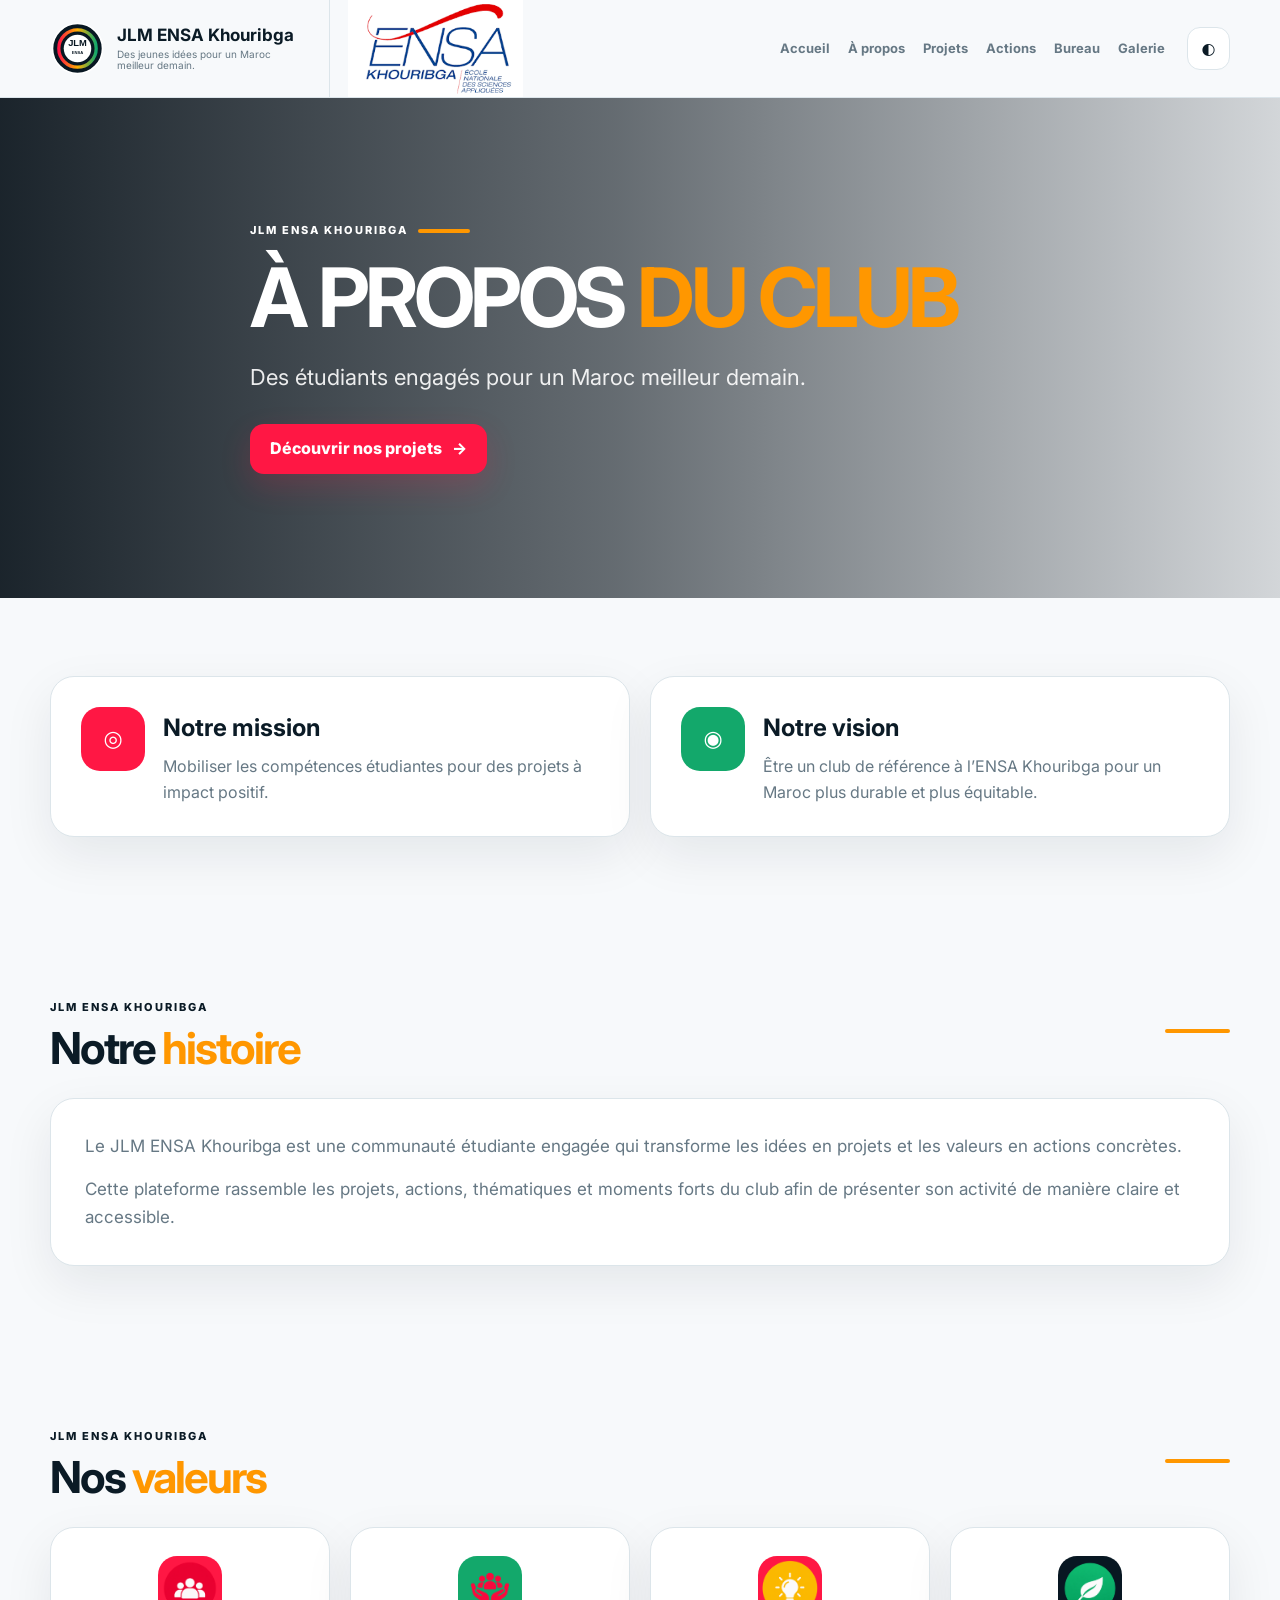
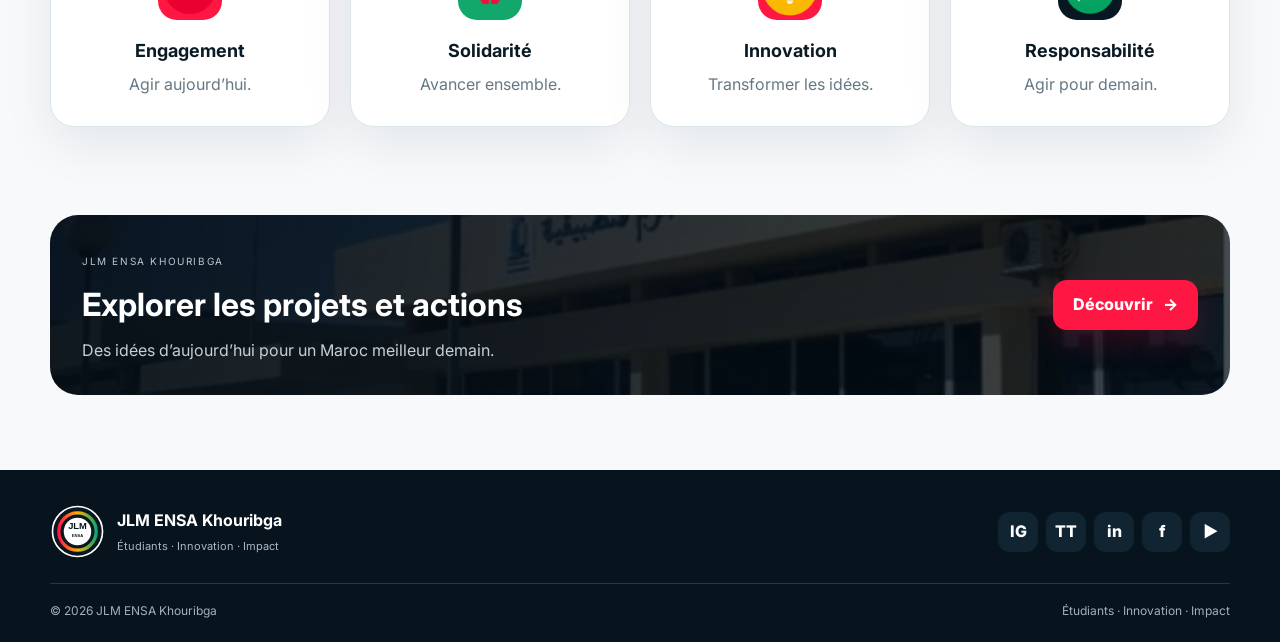
==== a-propos.html @ 19108108 "Rebuild complete JLM ENSA Khouribga website" ====
<!doctype html><html lang="fr"><head><meta charset="utf-8"><meta name="viewport" content="width=device-width,initial-scale=1"><meta name="theme-color" content="#081722"><meta name="description" content="JLM ENSA Khouribga — Étudiants, Innovation, Impact."><title>JLM ENSA Khouribga</title><link rel="icon" href="assets/logo-jlm.svg"><link rel="stylesheet" href="css/style.css"></head><body data-page="about"><div id="app"></div><script src="js/data.js"></script><script src="js/app.js"></script></body></html>
---- css/style.css ----
@import url('https://fonts.googleapis.com/css2?family=Inter:wght@400;500;600;700;800;900&display=swap');
:root{--bg:#f7f9fb;--surface:#fff;--surface2:#eef3f6;--text:#0b1b26;--muted:#667884;--line:#dce5ea;--dark:#081722;--red:#ff1744;--green:#13a86b;--yellow:#ff9700;--shadow:0 18px 50px rgba(8,23,34,.08);--r:24px;--max:1180px}
html.dark{--bg:#071018;--surface:#0c1822;--surface2:#11232e;--text:#f5f8fa;--muted:#9eb0bd;--line:#243844;--shadow:0 18px 50px rgba(0,0,0,.25)}
*{box-sizing:border-box}html{scroll-behavior:smooth}body{margin:0;background:var(--bg);color:var(--text);font-family:Inter,system-ui,sans-serif;line-height:1.6}a{color:inherit;text-decoration:none}button{font:inherit}img{display:block;max-width:100%}.container{width:min(calc(100% - 40px),var(--max));margin:auto}.section{padding:78px 0}.alt{background:var(--surface2);border-block:1px solid var(--line)}
.site-header{position:sticky;top:0;z-index:20;background:color-mix(in srgb,var(--bg) 92%,transparent);backdrop-filter:blur(16px);border-bottom:1px solid var(--line)}.header-inner{min-height:82px;display:flex;align-items:center;gap:22px}.brand{display:flex;align-items:center;gap:12px;min-width:255px}.brand img{width:55px;height:55px}.brand span{display:flex;flex-direction:column;line-height:1.1}.brand b{font-size:17px}.brand small{margin-top:5px;color:var(--muted);font-size:10px;max-width:190px}.ensa-mark{border-left:1px solid var(--line);padding-left:18px}.ensa-mark img{width:175px}.main-nav{margin-left:auto;display:flex;gap:18px;align-items:center}.main-nav a{font-size:13px;font-weight:700;color:var(--muted)}.main-nav a:hover{color:var(--text)}.header-actions{display:flex;gap:8px}.icon-btn{width:43px;height:43px;border:1px solid var(--line);border-radius:13px;background:var(--surface);color:var(--text);cursor:pointer}.menu-toggle{display:none}
.hero{position:relative;min-height:500px;display:flex;align-items:center;background-image:var(--hero);background-position:center;background-size:cover;color:#fff;overflow:hidden}.hero.compact{min-height:360px}.hero-shade{position:absolute;inset:0;background:linear-gradient(90deg,rgba(3,13,21,.9),rgba(3,13,21,.6) 48%,rgba(3,13,21,.15))}.hero-content{position:relative;z-index:2;padding:72px 0;max-width:780px}.eyebrow,.kicker{text-transform:uppercase;letter-spacing:.18em;font-size:11px;font-weight:800}.eyebrow{display:flex;align-items:center;gap:10px}.eyebrow b{width:52px;height:4px;background:var(--yellow);border-radius:99px}.hero h1{font-size:clamp(44px,7vw,82px);line-height:.98;letter-spacing:-.055em;text-transform:uppercase;margin:18px 0}.hero h1 strong{color:var(--yellow)}.hero p{font-size:clamp(17px,2vw,22px);max-width:690px;color:rgba(255,255,255,.9)}.hero-actions{display:flex;flex-wrap:wrap;gap:12px;margin-top:28px}.btn{display:inline-flex;align-items:center;justify-content:center;gap:10px;min-height:50px;padding:0 20px;border:0;border-radius:14px;background:var(--red);color:#fff;font-weight:800;cursor:pointer;box-shadow:0 12px 30px rgba(255,23,68,.18);transition:.2s}.btn:hover{transform:translateY(-2px)}.btn.ghost{background:rgba(255,255,255,.08);border:1px solid rgba(255,255,255,.45);box-shadow:none}.darkbtn{color:var(--text);background:var(--surface);border:1px solid var(--line)}
.section-heading{display:flex;align-items:center;justify-content:space-between;gap:18px;margin-bottom:28px}.section-heading h2{font-size:clamp(30px,4vw,44px);line-height:1;margin:8px 0 0;letter-spacing:-.045em}.section-heading h2 em{font-style:normal;color:var(--yellow)}.section-heading i{width:65px;height:4px;border-radius:99px;background:var(--yellow)}.intro{color:var(--muted);font-size:17px;margin:-8px 0 28px}.grid{display:grid;gap:20px}.grid.two{grid-template-columns:repeat(2,1fr)}.grid.three{grid-template-columns:repeat(3,1fr)}.grid.four{grid-template-columns:repeat(4,1fr)}
.mini-card,.theme,.format,.info,.prose,.person,.leader,.card,.detail-head>div,.detail-head article,.detail-body aside,.detail-body article,.qr{border:1px solid var(--line);background:var(--surface);border-radius:var(--r);box-shadow:var(--shadow)}.mini-card{padding:28px 20px;text-align:center}.round{width:64px;height:64px;border-radius:19px;display:grid;place-items:center;margin:0 auto 17px;color:#fff;overflow:hidden;font-weight:900;font-size:22px}.round img{width:100%;height:100%;object-fit:contain}.red{background:var(--red)}.green{background:var(--green)}.yellow{background:var(--yellow)}.blue{background:#2e7df6}.purple{background:#7b61ff}.dark{background:var(--dark)}.mini-card h3{margin:0 0 6px;font-size:18px}.mini-card p,.theme p,.format p,.info p,.prose p,.person small{margin:0;color:var(--muted)}
.theme{display:flex;align-items:center;gap:16px;padding:20px}.theme-icon{width:68px;height:68px;flex:0 0 68px;border-radius:18px;background:var(--surface2);padding:5px}.theme-icon img{width:100%;height:100%;object-fit:contain;border-radius:50%}.theme h3{font-size:16px;line-height:1.25;margin:0 0 5px}.format{padding:14px}.format>div{height:145px;border-radius:18px;background:var(--surface2);overflow:hidden}.format img{width:100%;height:100%;object-fit:cover}.format h3{margin:16px 8px 4px}.format p{margin:0 8px 12px;font-size:13px}.card{overflow:hidden;display:flex;flex-direction:column;transition:.2s}.card:hover{transform:translateY(-5px);box-shadow:0 26px 60px rgba(8,23,34,.13)}.card-media{position:relative;height:230px;background:var(--surface2)}.card-media img{width:100%;height:100%;object-fit:cover}.pill{position:absolute;left:14px;bottom:14px;border-radius:99px;padding:6px 11px;font-size:11px;font-weight:800;background:#fff;color:#111}.pill.red{background:#ffe7ed;color:#c60a31}.pill.green{background:#e2f6ed;color:#087d4e}.pill.yellow{background:#fff0d6;color:#9c6a00}.card-body{padding:20px}.card-body small{color:var(--muted);font-size:11px;text-transform:uppercase;letter-spacing:.1em}.card-body h3{margin:6px 0 7px;font-size:22px}.card-body p{color:var(--muted);min-height:52px;margin:0 0 18px}.card-body>b,.section-link a{font-weight:800}.section-link{margin-top:22px;text-align:right}.section-link a{color:var(--red)}
.stats{display:grid;grid-template-columns:repeat(4,1fr);border:1px solid var(--line);background:var(--surface);border-radius:var(--r);overflow:hidden}.stats div{text-align:center;padding:30px 12px;border-right:1px solid var(--line)}.stats div:last-child{border-right:0}.stats b{display:block;font-size:36px;letter-spacing:-.05em}.stats span{color:var(--muted);font-size:13px}.cta{margin-top:10px;margin-bottom:75px;padding:32px;border-radius:28px;background:linear-gradient(100deg,rgba(3,13,21,.95),rgba(3,13,21,.72)),url('../assets/photos/hero/ensa-campus.png') center/cover;color:#fff;display:flex;align-items:center;justify-content:space-between;gap:20px}.cta>div>span{font-size:10px;letter-spacing:.16em;color:#b9c7cf}.cta h2{font-size:32px;margin:7px 0}.cta p{margin:0;color:#c5d0d6}
.info{padding:30px;display:flex;gap:18px;align-items:flex-start}.info .round{margin:0;flex:0 0 64px}.info h2{margin:2px 0 7px}.prose{padding:34px}.prose p{font-size:17px}.prose p+p{margin-top:16px}.filters{display:flex;flex-wrap:wrap;gap:9px;margin-bottom:26px}.filters button{border:1px solid var(--line);background:var(--surface);color:var(--text);border-radius:99px;padding:10px 14px;font-weight:700;cursor:pointer}.filters button.active{background:var(--red);color:#fff;border-color:var(--red)}.filter-item[hidden]{display:none!important}
.leader{padding:24px;display:grid;grid-template-columns:290px 1fr;gap:30px;align-items:center}.leader>div:first-child img{width:100%;aspect-ratio:1;border-radius:20px;object-fit:cover}.leader h1{font-size:clamp(34px,5vw,56px);margin:12px 0 0;letter-spacing:-.05em}.leader h3{color:var(--muted);margin:3px 0 15px}.leader p{color:var(--muted);font-size:20px;font-style:italic}.person{overflow:hidden}.person>img{width:100%;aspect-ratio:4/3;object-fit:cover}.person>div{padding:17px;position:relative}.person .round{width:48px;height:48px;border:4px solid var(--surface);position:absolute;top:-28px;left:15px;margin:0}.person h3{margin:18px 0 3px}.person b,.person small{display:block}.person small{margin-top:3px}
.gallery{display:grid;grid-template-columns:repeat(3,1fr);gap:20px}.gallery-item{position:relative;min-height:310px;border:1px solid var(--line);border-radius:24px;overflow:hidden;background:var(--surface)}.gallery-item img{width:100%;height:100%;min-height:310px;object-fit:cover}.gallery-item>div{position:absolute;inset:auto 0 0;padding:55px 20px 18px;background:linear-gradient(transparent,rgba(0,0,0,.78));color:#fff}.gallery-item b,.gallery-item span{display:block}.gallery-item span{font-size:12px;color:#d5dfe4;margin-top:3px}
.back{display:inline-block;color:var(--muted);font-weight:800;margin-bottom:20px}.detail-head{display:grid;grid-template-columns:1.25fr .75fr;gap:22px}.detail-head>div{min-height:410px;overflow:hidden}.detail-head>div img{width:100%;height:100%;object-fit:cover}.detail-head article{padding:34px;display:flex;flex-direction:column;justify-content:center}.detail-head article small{color:var(--muted);margin-top:15px}.detail-head h1{font-size:clamp(44px,6vw,72px);line-height:.98;letter-spacing:-.055em;margin:14px 0}.detail-head p{font-size:20px;color:var(--muted)}.detail-body{display:grid;grid-template-columns:1.25fr .75fr;gap:22px;margin-top:22px}.detail-body article{padding:10px 28px 32px;box-shadow:none}.detail-body article .section-heading{margin-top:28px}.detail-body article>p{color:var(--muted);font-size:17px}.detail-body ul{padding-left:20px}.detail-body li{padding:9px 0;color:var(--muted)}.result-grid{display:grid;grid-template-columns:repeat(3,1fr);gap:10px}.result-grid div{border:1px solid var(--line);border-radius:15px;padding:16px}.result-grid b,.result-grid span{display:block}.result-grid b{color:var(--red);font-size:12px}.result-grid span{font-weight:700;margin-top:5px}.detail-body aside{height:max-content;padding:24px;position:sticky;top:105px}.detail-body aside span{font-size:10px;letter-spacing:.15em;color:var(--muted)}.detail-body aside h3{font-size:28px;margin:7px 0}.detail-body aside p{color:var(--muted)}
.empty{text-align:center;min-height:55vh}.empty h1{font-size:48px}.qr{margin:70px auto;padding:36px;display:grid;grid-template-columns:1fr 320px;gap:30px;align-items:center}.qr h1{font-size:clamp(36px,5vw,60px);line-height:1;margin:12px 0}.qr p{color:var(--muted);font-size:17px}.qr code{display:block;padding:12px;border-radius:12px;background:var(--surface2);word-break:break-all;margin:20px 0;color:var(--muted)}.qrbox{display:grid;place-items:center;min-height:300px;background:#fff;border-radius:22px;border:1px solid var(--line)}
footer{background:#07141d;color:#fff;padding:34px 0 22px}.footer-top{display:flex;justify-content:space-between;align-items:center;gap:20px;padding-bottom:24px;border-bottom:1px solid rgba(255,255,255,.14)}.footer-brand{display:flex;align-items:center;gap:12px}.footer-brand img{width:55px}.footer-brand small{display:block;color:#a8bbc6;font-size:11px;margin-top:4px}.socials{display:flex;gap:8px}.socials a{width:40px;height:40px;border-radius:12px;background:#102531;display:grid;place-items:center;font-weight:800}.footer-bottom{display:flex;justify-content:space-between;gap:20px;padding-top:17px;color:#9fb2bd;font-size:12px}
.home .slide{position:absolute;inset:0;background:var(--hero) center/cover;opacity:0;transform:scale(1.03);transition:opacity .8s,transform 1.2s}.home .slide.active{opacity:1;transform:scale(1)}.home .hero-shade{z-index:1}.home .hero-content{z-index:2}.dots{position:absolute;z-index:4;bottom:25px;left:50%;transform:translateX(-50%);display:flex;gap:8px}.dots button{width:9px;height:9px;border:0;border-radius:99px;background:rgba(255,255,255,.5);padding:0;cursor:pointer}.dots button.active{width:28px;background:var(--yellow)}
@media(max-width:1050px){.main-nav{display:none;position:absolute;left:0;right:0;top:82px;background:var(--bg);border-bottom:1px solid var(--line);padding:18px 20px;flex-direction:column;align-items:stretch}.main-nav.open{display:flex}.menu-toggle{display:block}.ensa-mark{display:none}.grid.four{grid-template-columns:repeat(2,1fr)}}
@media(max-width:760px){.container{width:min(calc(100% - 24px),var(--max))}.section{padding:52px 0}.brand{min-width:0}.brand img{width:48px}.brand b{font-size:14px}.brand small{font-size:9px}.hero,.hero.compact{min-height:430px}.hero-content{padding:58px 0}.hero h1{font-size:48px}.hero-actions{flex-direction:column;align-items:stretch}.grid.two,.grid.three,.grid.four,.gallery,.detail-head,.detail-body,.qr{grid-template-columns:1fr}.stats{grid-template-columns:1fr 1fr}.stats div{border-bottom:1px solid var(--line)}.stats div:nth-child(2){border-right:0}.stats div:nth-child(3),.stats div:nth-child(4){border-bottom:0}.leader{grid-template-columns:1fr}.result-grid{grid-template-columns:1fr}.cta{flex-direction:column;align-items:flex-start}.footer-top,.footer-bottom{flex-direction:column;align-items:flex-start}.detail-body aside{position:static}.gallery-item{min-height:250px}.gallery-item img{min-height:250px}}
@media(prefers-reduced-motion:reduce){*{scroll-behavior:auto!important;transition:none!important}.home .slide{transition:none}}
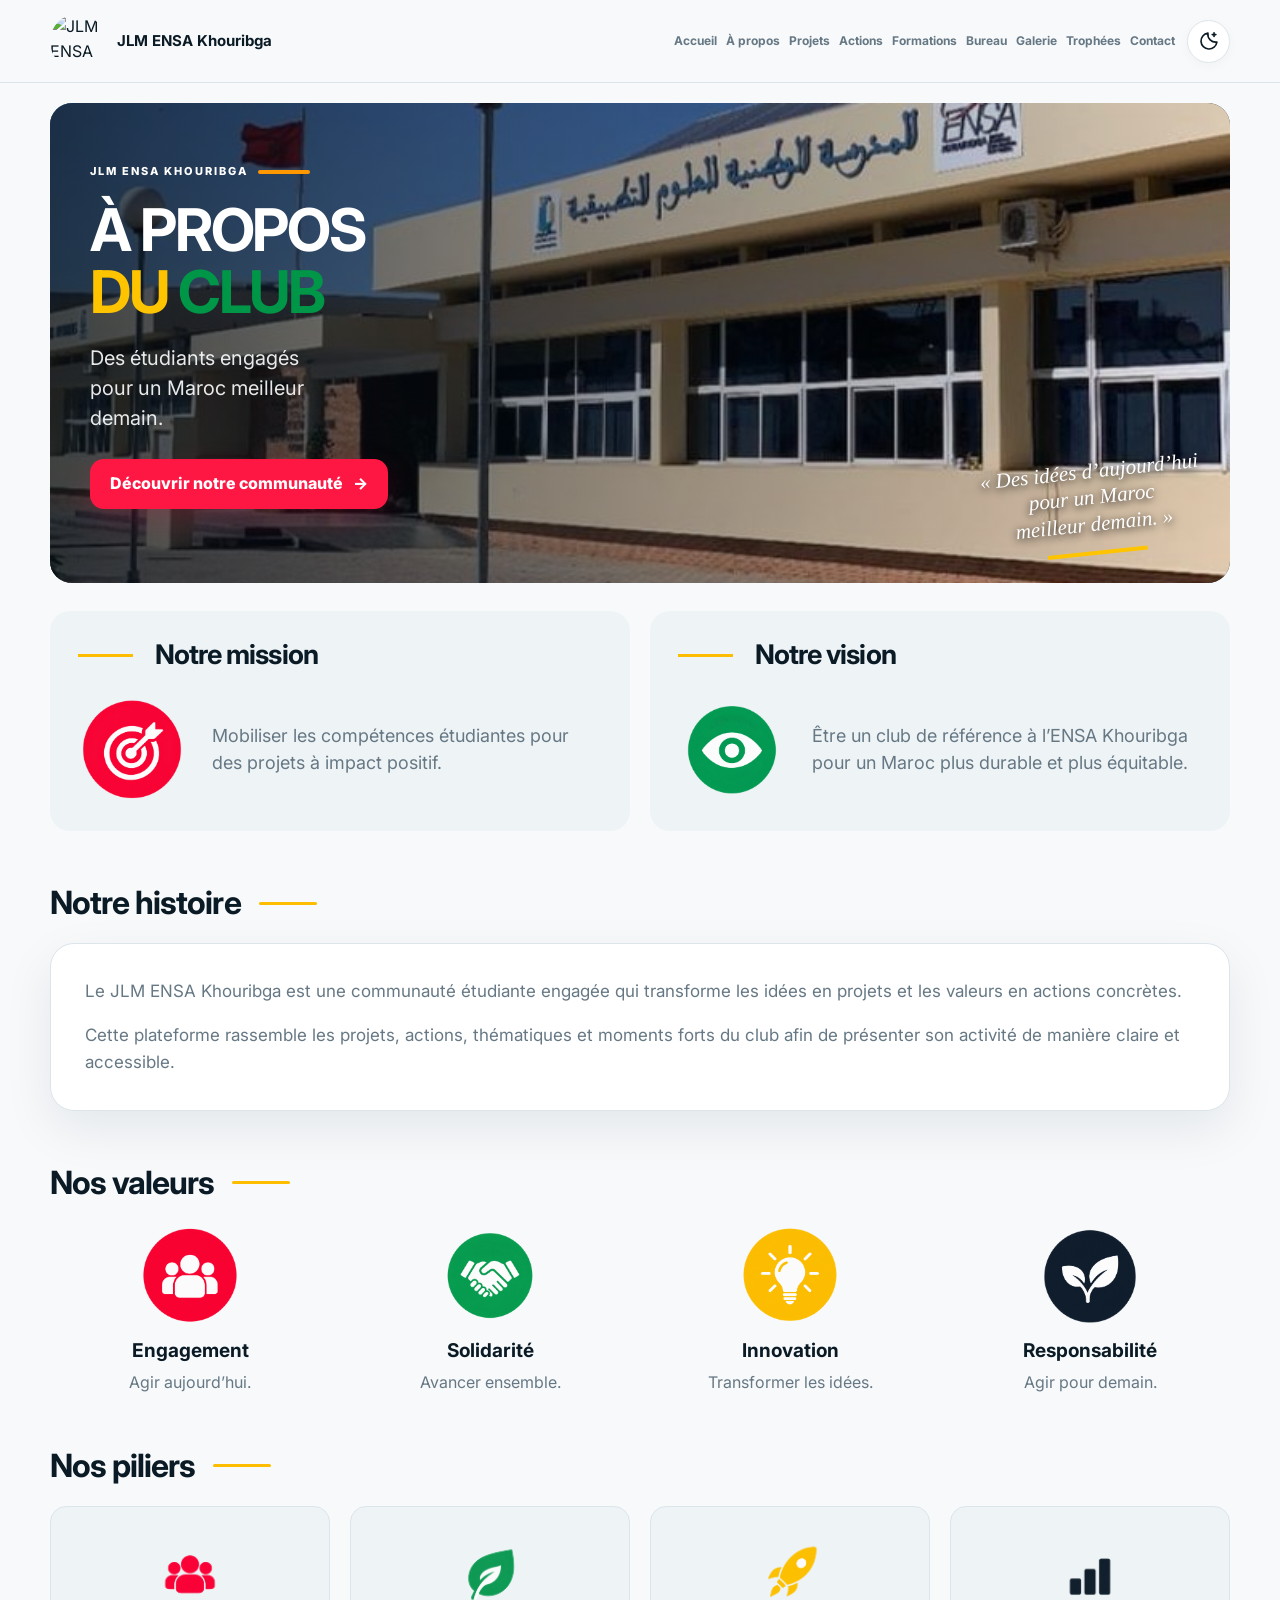
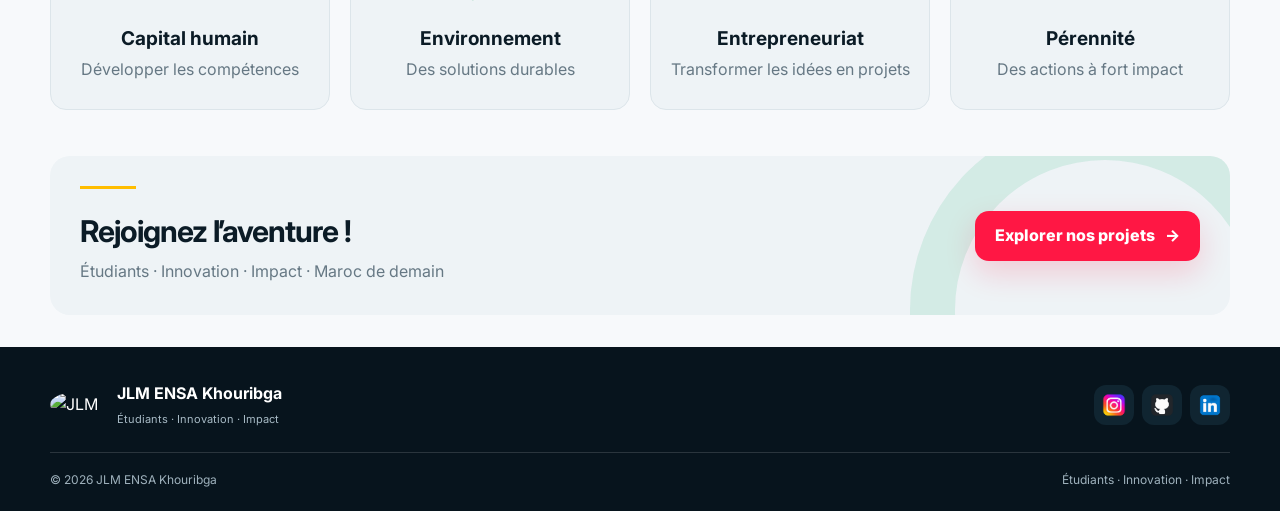
==== commit 49b8cf97: "Version 2 - code et design du site JLM" ====
--- a/a-propos.html
+++ b/a-propos.html
@@ -1 +1 @@
-<!doctype html><html lang="fr"><head><meta charset="utf-8"><meta name="viewport" content="width=device-width,initial-scale=1"><meta name="theme-color" content="#081722"><meta name="description" content="JLM ENSA Khouribga — Étudiants, Innovation, Impact."><title>JLM ENSA Khouribga</title><link rel="icon" href="assets/logo-jlm.svg"><link rel="stylesheet" href="css/style.css"></head><body data-page="about"><div id="app"></div><script src="js/data.js"></script><script src="js/app.js"></script></body></html>
+<!doctype html><html lang="fr"><head><meta charset="utf-8"><meta name="viewport" content="width=device-width,initial-scale=1"><meta name="theme-color" content="#081722"><meta name="description" content="JLM ENSA Khouribga — Étudiants, Innovation, Impact."><title>JLM ENSA Khouribga</title><link rel="icon" href="assets/icon-pack-archive/ensa/jlm_logo.jpeg"><link rel="stylesheet" href="css/style.css"></head><body data-page="about"><div id="app"></div><script src="js/data.js"></script><script src="js/app.js"></script></body></html>
--- a/css/style.css
+++ b/css/style.css
@@ -18,3 +18,404 @@
 @media(max-width:1050px){.main-nav{display:none;position:absolute;left:0;right:0;top:82px;background:var(--bg);border-bottom:1px solid var(--line);padding:18px 20px;flex-direction:column;align-items:stretch}.main-nav.open{display:flex}.menu-toggle{display:block}.ensa-mark{display:none}.grid.four{grid-template-columns:repeat(2,1fr)}}
 @media(max-width:760px){.container{width:min(calc(100% - 24px),var(--max))}.section{padding:52px 0}.brand{min-width:0}.brand img{width:48px}.brand b{font-size:14px}.brand small{font-size:9px}.hero,.hero.compact{min-height:430px}.hero-content{padding:58px 0}.hero h1{font-size:48px}.hero-actions{flex-direction:column;align-items:stretch}.grid.two,.grid.three,.grid.four,.gallery,.detail-head,.detail-body,.qr{grid-template-columns:1fr}.stats{grid-template-columns:1fr 1fr}.stats div{border-bottom:1px solid var(--line)}.stats div:nth-child(2){border-right:0}.stats div:nth-child(3),.stats div:nth-child(4){border-bottom:0}.leader{grid-template-columns:1fr}.result-grid{grid-template-columns:1fr}.cta{flex-direction:column;align-items:flex-start}.footer-top,.footer-bottom{flex-direction:column;align-items:flex-start}.detail-body aside{position:static}.gallery-item{min-height:250px}.gallery-item img{min-height:250px}}
 @media(prefers-reduced-motion:reduce){*{scroll-behavior:auto!important;transition:none!important}.home .slide{transition:none}}
+
+/* Archive artwork already includes its own colored background. */
+.brand img,.footer-brand>img{object-fit:contain;border-radius:50%;flex-shrink:0}
+.ensa-mark{flex-shrink:0}
+.ensa-mark img{object-fit:contain;background:#fff;border-radius:6px}
+.mini-card .round{width:88px;height:88px;border-radius:50%;background:transparent}
+.theme-icon{background:transparent;padding:0}
+.format>div{background:transparent;display:grid;place-items:center}
+.format img{width:110px;height:110px;object-fit:contain}
+.action-shortcuts .info{align-items:center;padding:24px;gap:20px}
+.action-shortcuts img{width:76px;height:76px;object-fit:contain;flex-shrink:0}
+.action-shortcuts h3{margin:0 0 5px;font-size:20px;line-height:1.3}
+.action-shortcuts .info>span{margin-left:auto;font-size:28px}
+.stats .stat{display:flex;align-items:center;justify-content:center;gap:16px;background:transparent;text-align:left}
+.stats .stat>img{width:62px;height:62px;object-fit:contain;flex-shrink:0}
+.stats .stat-copy{padding:0;border:0;text-align:left}
+.stats .stat.red b{color:#ff003b}.stats .stat.green b{color:#008c48}.stats .stat.yellow b{color:#ffb600}
+.stats .stat span{display:block;line-height:1.4}
+.socials img{width:30px;height:30px;object-fit:contain}
+.social-pending{width:40px;height:40px;display:grid;place-items:center;opacity:.5;cursor:default}
+.cta{background-image:linear-gradient(100deg,rgba(3,13,21,.95),rgba(3,13,21,.72)),url('../assets/icon-pack-archive/ensa/ensa.jpeg')}
+@media(max-width:1050px){.ensa-mark{display:block;margin-left:auto}.header-actions{margin-left:auto}}
+@media(max-width:760px){.header-inner{gap:10px;flex-wrap:wrap;padding-block:10px}.ensa-mark{padding-left:10px}.ensa-mark img{width:110px}.header-actions{gap:5px}.icon-btn{width:36px;height:36px}.brand{gap:8px}.brand b{font-size:12px}.brand small{max-width:150px}.stats .stat{padding:20px 10px;gap:10px}.stats .stat>img{width:42px;height:42px}.stats b{font-size:28px}.stats span{font-size:11px}.action-shortcuts .info{padding:20px;gap:14px}.action-shortcuts img{width:60px;height:60px}.main-nav{top:100%}}
+@media(max-width:440px){.header-inner .brand{flex:1}.header-inner .ensa-mark{order:3;width:100%;padding:6px 0 0;border:0;margin:0;display:flex;justify-content:center}.ensa-mark img{width:130px}.action-shortcuts h3{font-size:17px}}
+
+/* Bureau: each role badge overlaps the edge of its member's portrait. */
+body[data-page="team"] .hero{min-height:460px;background-position:center 58%}
+body[data-page="team"] .hero-content{max-width:var(--max)}
+body[data-page="team"] .hero h1{max-width:700px;font-size:clamp(40px,6vw,68px)}
+body[data-page="team"] .hero p{max-width:510px}
+body[data-page="team"] .hero-shade{background:linear-gradient(90deg,rgba(3,13,21,.88),rgba(3,13,21,.5) 48%,rgba(3,13,21,.08))}
+.team-lead-section{position:relative;margin-top:-22px;padding-top:0;scroll-margin-top:110px}
+.team-leader{grid-template-columns:minmax(220px,320px) 1fr;padding:30px;gap:46px;background:linear-gradient(120deg,var(--surface),color-mix(in srgb,var(--red) 5%,var(--surface)))}
+.member-portrait{position:relative}
+.member-portrait>img{width:100%;aspect-ratio:4/3;object-fit:cover;border-radius:16px;background:var(--surface2)}
+.member-role-icon{position:absolute;bottom:-20px;left:10px;width:74px;height:74px;padding:8px;display:grid;place-items:center;border:3px solid var(--surface);border-radius:50%;background:var(--surface);box-shadow:0 4px 15px #08172220}
+.member-role-icon img{width:100%;height:100%;object-fit:contain}
+.team-leader>.member-portrait>img{aspect-ratio:1;object-fit:cover}
+.team-leader .member-role-icon{top:-14px;left:-14px;bottom:auto;width:88px;height:88px}
+.team-leader .member-role-icon img{width:100%;height:100%;border-radius:0;object-fit:contain}
+.member-label{display:inline-block;padding:5px 12px;border-radius:7px;color:var(--red);background:color-mix(in srgb,var(--red) 10%,var(--surface));font-size:14px;font-weight:700}
+.team-leader h2{font-size:clamp(28px,4vw,44px);line-height:1.15;margin:20px 0 12px;letter-spacing:-.035em}
+.team-leader .leader-motto{max-width:360px;color:var(--muted);font-size:21px;font-style:italic}
+.team-members{padding-top:0}
+.team-person{padding:14px;overflow:visible}
+.team-person>.member-portrait{padding:0}
+.team-person>.member-copy{padding:30px 4px 10px}
+.team-person h3{font-size:18px;line-height:1.45;margin:0;overflow-wrap:break-word}
+.member-copy .member-role{margin:6px 0;color:var(--muted);font-size:16px;font-style:normal}
+.member-copy .member-field{font-style:normal;font-size:15px}
+@media(min-width:761px) and (max-width:1050px){.team-grid{grid-template-columns:repeat(2,minmax(0,1fr))}}
+@media(max-width:760px){.team-leader{grid-template-columns:1fr;padding:24px;gap:20px}.team-leader>.member-portrait{width:100%;max-width:360px;margin:auto}.team-leader .member-role-icon{width:76px;height:76px;left:-10px;top:-10px}.team-grid{grid-template-columns:1fr}.team-lead-section{scroll-margin-top:170px}body[data-page="team"] .hero{min-height:420px}.team-leader h2{margin-top:14px}}
+
+/* About page: dedicated layout, keeping the club history intact. */
+body[data-page="about"] main{padding-top:0}
+body[data-page="about"] .section{padding-block:28px}
+body[data-page="about"] .section-heading{justify-content:flex-start;margin-bottom:24px}
+body[data-page="about"] .section-heading .kicker{display:none}
+body[data-page="about"] .section-heading h2{font-size:32px;letter-spacing:-.03em;margin:0}
+body[data-page="about"] .section-heading h2 em{color:var(--text)}
+body[data-page="about"] .section-heading i{width:58px;height:3px;background:#ffbd00}
+.about-hero{width:min(calc(100% - 40px),var(--max));margin:auto;min-height:480px;border-radius:0 0 22px 22px;background-position:center}
+.about-hero .hero-content{width:100%;max-width:none;padding:48px 38px}
+.about-hero h1{font-size:clamp(42px,5.6vw,66px);letter-spacing:-.035em}
+.about-hero h1 strong{color:#ffc400}.about-hero h1 strong span{color:#009647}
+.about-hero p{line-height:1.35;max-width:420px}
+.about-hero .hero-shade{background:linear-gradient(90deg,rgba(3,13,21,.88),rgba(3,13,21,.5) 45%,rgba(3,13,21,.06))}
+.about-quote{position:absolute;z-index:2;right:30px;bottom:28px;margin:0;max-width:240px;font-family:Georgia,serif;font-size:24px;font-style:italic;line-height:1.25;text-align:center;transform:rotate(-6deg);text-shadow:0 2px 8px #000}
+.about-quote::after{content:"";display:block;width:100px;height:4px;background:#ffc400;margin:14px auto 0}
+.about-purpose-card{padding:28px;border-radius:20px;background:var(--surface2)}
+.about-purpose-card h2{display:flex;align-items:center;gap:22px;font-size:27px;line-height:1.2;margin:0 0 24px;letter-spacing:-.035em}
+.about-purpose-card h2::before{content:"";width:55px;height:3px;background:#ffbd00;flex-shrink:0}
+.about-purpose-card>div{display:flex;align-items:center;gap:26px}
+.about-purpose-card img{width:108px;height:108px;object-fit:contain;flex-shrink:0}
+.about-purpose-card p{margin:0;color:var(--muted);font-size:18px;line-height:1.55}
+.about-values .mini-card{border:0;background:transparent;box-shadow:none;padding:0 8px}
+.about-values .mini-card .round{width:104px;height:104px;margin-bottom:12px}
+.about-values .mini-card h3,.about-pillars .mini-card h3{font-size:19px;line-height:1.3}
+.about-values .mini-card p,.about-pillars .mini-card p{font-size:16px;line-height:1.5}
+.about-pillars .mini-card{padding:28px 18px;background:var(--surface2);box-shadow:none;border-radius:16px}
+.about-pillars .mini-card .round{width:76px;height:76px;border-radius:0;margin-bottom:16px}
+.about-cta{position:relative;isolation:isolate;overflow:hidden;display:flex;align-items:center;justify-content:space-between;gap:24px;margin-block:18px 32px;padding:30px;border-radius:20px;background:var(--surface2)}
+.about-cta::after{content:"";position:absolute;z-index:-1;right:-70px;bottom:-190px;width:300px;height:300px;border:45px solid color-mix(in srgb,var(--green) 12%,transparent);border-radius:50%}
+.about-cta h2{font-size:30px;margin:0 0 4px;letter-spacing:-.035em}.about-cta h2::before{content:"";display:block;width:56px;height:3px;background:#ffbd00;margin-bottom:18px}
+.about-cta p{margin:0;color:var(--muted)}.about-cta .btn{flex-shrink:0}
+@media(max-width:1050px){.about-purpose-card{padding:24px}.about-purpose-card>div{gap:18px}.about-purpose-card img{width:80px;height:80px}.about-purpose-card h2{font-size:24px;gap:16px}.about-purpose-card h2::before{width:35px}}
+@media(max-width:760px){.about-hero{width:calc(100% - 24px)}.about-hero .hero-content{padding:38px 24px}.about-quote{position:relative;right:auto;bottom:auto;align-self:flex-end;margin:0 26px 30px;font-size:19px}.about-hero{flex-direction:column;align-items:stretch}.about-values .grid,.about-pillars .grid{grid-template-columns:repeat(2,minmax(0,1fr));gap:24px 14px}.about-values .mini-card .round{width:84px;height:84px}.about-pillars .mini-card{padding:22px 10px}.about-cta{flex-direction:column;align-items:flex-start;padding:24px}.about-cta .btn{width:100%}body[data-page="about"] .section-heading h2{font-size:28px}}
+@media(max-width:380px){.about-purpose-card>div{flex-direction:column;align-items:flex-start}.about-values .grid,.about-pillars .grid{grid-template-columns:1fr}}
+
+/* Projects: report-based criteria and direct project links. */
+.sr-only{position:absolute;width:1px;height:1px;padding:0;margin:-1px;overflow:hidden;clip-path:inset(50%);white-space:nowrap;border:0}
+body[data-page="projects"] .hero{width:min(calc(100% - 40px),var(--max));margin:auto;border-radius:0 0 22px 22px;min-height:310px}
+body[data-page="projects"] .hero-content{width:100%;max-width:none;padding:45px 38px}
+body[data-page="projects"] .hero h1{font-size:clamp(44px,6vw,70px)}
+body[data-page="projects"] .hero p{max-width:530px}
+.projects-section{padding:30px 0 38px}
+.project-filters{gap:12px;margin-bottom:10px}
+.project-filters button{display:flex;align-items:center;gap:10px;padding:8px 18px;font-weight:500;min-height:52px}
+.project-filters button:first-child{padding-inline:28px}
+.project-filters img{width:36px;height:36px;object-fit:contain;flex-shrink:0}
+.project-count{font-size:13px;color:var(--muted);margin:0 0 20px}
+.project-grid{gap:26px;align-items:start}
+.project-filter-item[hidden]{display:none!important}
+.project-card{display:block;border:1px solid var(--line);border-radius:18px;background:var(--surface);box-shadow:0 5px 16px #08172208;overflow:hidden;height:100%;transition:border-color .2s,box-shadow .2s}
+.project-card:hover{border-color:color-mix(in srgb,var(--green) 45%,var(--line));box-shadow:0 8px 24px #08172212}
+.project-card-heading{display:flex;align-items:center;justify-content:space-between;gap:18px;margin-top:12px}
+.project-card-heading h3{margin:0 0 6px;font-size:23px;line-height:1.2;letter-spacing:-.025em;overflow-wrap:anywhere}
+.project-card-heading p{margin:0}
+.project-card:hover .project-arrow{transform:translateX(4px)}
+.project-cover{height:190px;position:relative;background:var(--surface2);overflow:hidden}
+.project-cover>img{width:100%;height:100%;object-fit:cover}
+.project-cover.illustrated{display:grid;place-items:center;background:radial-gradient(ellipse at 25% 10%,#ffe8a6,transparent 65%),linear-gradient(125deg,#f0f6f3,#d9eae3)}
+.project-cover.illustrated>img{width:120px;height:120px;object-fit:contain}
+.project-planned{position:absolute;top:12px;right:12px;padding:5px 12px;border-radius:99px;background:var(--surface);color:var(--text);font-size:12px;font-weight:700}
+.project-card-body{padding:18px 20px 20px}
+.project-badges{display:flex;flex-wrap:wrap;gap:7px;align-items:center}
+.project-badge{display:inline-flex;align-items:center;gap:6px;border-radius:99px;padding:4px 10px 4px 4px;font-size:12px;font-weight:600;line-height:1.35}
+.project-badge img{width:25px;height:25px;object-fit:contain;flex-shrink:0}
+.project-badge.red{background:#ffe8ee;color:#bf0935}.project-badge.green{background:#e0f5e9;color:#006f3c}.project-badge.yellow{background:#fff2cc;color:#805500}
+.project-short{display:block;color:var(--muted);font-size:16px;line-height:1.45}
+.project-arrow{font-size:28px;flex-shrink:0;transition:transform .2s}
+.project-featured{display:grid;grid-template-columns:1fr 1fr auto;align-items:center;gap:26px;padding:24px 28px;border-radius:20px;margin-bottom:36px;background:color-mix(in srgb,var(--green) 7%,var(--surface))}
+.featured-label{display:inline-block;background:#00894c;color:white;padding:5px 14px;border-radius:99px;font-size:13px;font-weight:600}
+.project-featured h2{font-size:30px;line-height:1.2;margin:12px 0 6px}.project-featured p{color:var(--muted);margin:0 0 12px}
+.project-featured>img{width:100%;height:175px;object-fit:cover;border-radius:15px}
+.project-featured .btn{border-radius:99px}
+.project-description{max-width:960px;margin:32px auto 0}
+.project-description .description-panel{--panel-accent:#edb000;margin-bottom:22px;padding:28px 30px;border:1px solid var(--line);border-left:4px solid var(--panel-accent);border-radius:18px;background:var(--surface);box-shadow:0 5px 20px #08172204}
+.project-description .project-impact{--panel-accent:#13a86b;background:linear-gradient(110deg,color-mix(in srgb,var(--green) 8%,var(--surface)),var(--surface))}
+.project-description .project-technologies{--panel-accent:#2e7df6}
+.project-description h2{display:flex;align-items:center;gap:14px;font-size:24px;line-height:1.3;margin:0 0 18px;letter-spacing:-.025em}
+.description-icon{display:grid;place-items:center;flex-shrink:0;width:42px;height:42px}
+.description-icon img{width:100%;height:100%;object-fit:contain}
+.project-description p{color:var(--muted);font-size:17px;line-height:1.8;margin:0}
+.technology-list{display:flex;flex-wrap:wrap;gap:10px;list-style:none;padding:0;margin:0}
+.technology-list li{display:flex;align-items:center;gap:8px;padding:8px 13px;background:color-mix(in srgb,#2e7df6 5%,var(--surface));border:1px solid color-mix(in srgb,#2e7df6 16%,var(--line));border-radius:9px;font-size:14px}
+.technology-list li::before{content:"";width:6px;height:6px;border-radius:50%;background:#2e7df6;flex-shrink:0}
+.project-detail .detail-head h1{font-size:clamp(32px,4.5vw,60px);overflow-wrap:anywhere;line-height:1.1}
+.project-detail .project-cover{height:100%}
+.project-detail .project-cover.illustrated>img{width:180px;height:180px}
+.project-card:focus-visible,.project-filters button:focus-visible{outline:3px solid var(--green);outline-offset:5px}
+@media(max-width:1050px){.project-featured{grid-template-columns:1fr 1fr}.project-featured .btn{grid-column:1/-1;justify-self:start}}
+@media(max-width:760px){body[data-page="projects"] .hero{width:calc(100% - 24px);min-height:280px}body[data-page="projects"] .hero-content{padding:36px 24px}.project-filters{gap:8px}.project-filters button{font-size:13px;padding:6px 12px;min-height:44px}.project-filters img{width:28px;height:28px}.project-grid{grid-template-columns:1fr}.project-cover{height:180px}.project-card-body{padding:16px}.project-card-heading h3{font-size:21px}.project-featured{grid-template-columns:1fr;padding:22px}.project-featured .btn{width:100%}.project-detail .detail-head>div{min-height:230px}.project-detail .detail-head article{padding:24px}.project-description{padding:0 6px}}
+
+/* Contact */
+body[data-page="contact"] .hero{width:min(calc(100% - 40px),var(--max));margin:auto;min-height:360px;border-radius:0 0 20px 20px}
+body[data-page="contact"] .hero-content{max-width:none;width:100%;padding:44px 38px}
+body[data-page="contact"] .hero h1{text-transform:none;font-size:clamp(48px,7vw,76px)}
+body[data-page="contact"] .hero p{max-width:490px;line-height:1.5}
+.contact-panel{position:relative;border:1px solid var(--line);border-radius:22px;padding:30px;background:var(--surface);box-shadow:0 8px 28px #08172206;margin-bottom:20px}
+.contact-form-panel{margin-top:-12px;scroll-margin-top:130px}
+.contact-panel h2{display:flex;align-items:center;gap:22px;margin:0 0 12px;font-size:clamp(24px,3vw,32px);line-height:1.3;letter-spacing:-.03em}
+.contact-panel h2::after{content:"";width:46px;height:3px;background:#ffbd00;flex-shrink:0}
+.contact-intro{color:var(--muted);font-size:18px;line-height:1.6;margin:0 0 22px}
+.contact-field{display:flex;align-items:center;gap:22px;position:relative;padding:16px 20px;border:1px solid var(--line);border-radius:13px;background:var(--bg);margin-bottom:14px}
+.contact-field>img{width:28px;height:28px;object-fit:contain;flex-shrink:0}
+.contact-field input,.contact-field textarea{width:100%;min-width:0;background:transparent;border:0;color:var(--text);font:inherit;font-size:17px;outline:none}
+.contact-field input::placeholder,.contact-field textarea::placeholder{color:var(--muted);opacity:1}
+.contact-field:focus-within{outline:2px solid var(--green);outline-offset:2px}
+.contact-message{align-items:flex-start;padding-bottom:35px}
+.contact-message textarea{resize:vertical;min-height:130px}
+.message-count{position:absolute;right:18px;bottom:10px;color:var(--muted);font-size:13px}
+.contact-submit{width:100%;font-size:18px;min-height:56px;gap:26px}
+.contact-status{color:var(--muted);font-size:14px;margin:12px 0 0}.contact-status:empty{display:none}
+.contact-coordinates{display:grid;grid-template-columns:1fr 1fr;gap:30px}
+.contact-coordinate{display:flex;align-items:center;gap:22px;margin:28px 0}
+.contact-coordinate>img{width:64px;height:64px;object-fit:contain;flex-shrink:0}
+.contact-coordinate h3,.contact-follow h3{margin:0 0 5px;font-size:19px;line-height:1.3}
+.contact-coordinate address,.contact-coordinate a{font-style:normal;color:var(--muted);font-size:16px;line-height:1.5;overflow-wrap:anywhere}
+.contact-coordinate a:hover{color:var(--red)}
+.contact-follow{border-top:1px solid var(--line);padding-top:18px}
+.contact-follow .socials{margin-top:12px;gap:16px}
+.contact-follow .socials a{background:transparent}
+.contact-follow .socials img{width:40px;height:40px}
+.contact-map{position:relative;min-height:370px;border-radius:16px;overflow:hidden;background:var(--surface2)}
+.contact-map iframe{width:100%;height:100%;min-height:370px;border:0;display:block}
+.map-link{position:absolute;left:14px;right:14px;bottom:14px;display:flex;align-items:center;justify-content:center;gap:10px;padding:14px;background:var(--surface);border:1px solid var(--line);border-radius:10px;box-shadow:0 4px 15px #08172220;font-size:15px}
+.map-link img{width:23px;height:23px;object-fit:contain}
+.contact-cta{display:flex;align-items:center;justify-content:space-between;gap:24px;padding:32px;margin-block:20px 30px;border-radius:18px;color:white;background:linear-gradient(90deg,#03121bef,#03121bc7),url('../assets/icon-pack-archive/ensa/ensa.jpeg') center/cover}
+.contact-cta h2{margin:0 0 6px;font-size:28px;line-height:1.3}.contact-cta p{margin:0;color:#d2dde0}.contact-cta .btn{flex-shrink:0}
+@media(min-width:1051px) and (max-width:1250px){.header-inner{gap:12px}.main-nav{gap:10px}.ensa-mark img{width:130px}.brand{min-width:230px}}
+@media(max-width:760px){body[data-page="contact"] .hero{width:calc(100% - 24px);min-height:300px}body[data-page="contact"] .hero-content{padding:34px 24px}.contact-panel{padding:22px}.contact-coordinates{grid-template-columns:1fr;gap:20px}.contact-intro{font-size:16px}.contact-field{padding:14px;gap:14px}.contact-field input,.contact-field textarea{font-size:16px}.contact-message{padding-bottom:35px}.contact-panel h2{gap:12px}.contact-panel h2::after{width:28px}.contact-coordinate{gap:16px}.contact-coordinate>img{width:50px;height:50px}.contact-map,.contact-map iframe{min-height:300px}.contact-cta{flex-direction:column;align-items:flex-start;padding:24px}.contact-cta .btn{width:100%}}
+
+/* Actions solidaires */
+body[data-page="actions"] .hero{min-height:350px}
+body[data-page="actions"] .hero-content{max-width:var(--max)}
+body[data-page="actions"] .hero h1{font-size:clamp(42px,6vw,68px)}
+body[data-page="actions"] .hero p{max-width:560px}
+.actions-section{padding:38px 0;scroll-margin-top:110px}
+.actions-section .section-heading{justify-content:flex-start;gap:24px}
+.actions-section .section-heading .kicker{display:none}
+.actions-section .section-heading h2{font-size:32px}
+.actions-section .section-heading h2 em{color:var(--text)}
+.actions-grid{align-items:stretch;gap:24px}
+.action-card{display:block;border:1px solid var(--line);border-radius:18px;overflow:hidden;background:var(--surface);box-shadow:0 5px 20px #08172208;transition:box-shadow .2s,border-color .2s}
+.action-card:hover{border-color:var(--green);box-shadow:0 8px 24px #08172214}
+.action-card:focus-visible{outline:3px solid var(--green);outline-offset:4px}
+.action-art{position:relative;display:grid;place-items:center;height:220px;background:radial-gradient(ellipse at 20% 10%,#ffedd0,transparent 70%),linear-gradient(125deg,#f0f6f3,#d9eae3)}
+.action-art>img{width:140px;height:140px;object-fit:contain}
+.action-season{position:absolute;top:15px;right:15px;border-radius:99px;padding:5px 12px;background:var(--surface);color:var(--text);font-size:13px;font-weight:700}
+.action-card-content{position:relative;padding:24px 20px 25px;display:flex;align-items:center;gap:18px}
+.action-card-content>div{flex:1;min-width:0}
+.action-badge{width:64px;height:64px;flex-shrink:0;align-self:flex-start;margin-top:-46px;background:var(--surface);border:5px solid var(--surface);border-radius:50%;overflow:hidden}
+.action-badge img{width:100%;height:100%;object-fit:contain}
+.action-card-content h3{margin:0 0 8px;font-size:23px;line-height:1.3}
+.action-card-content p{margin:0;color:var(--muted);line-height:1.5}
+.action-residents{display:inline-block;margin-top:14px;font-size:12px;font-weight:600;color:#a50c30;background:#ffe8ee;padding:5px 10px;border-radius:99px}
+.action-category{display:flex;align-items:center;gap:10px;font-weight:700;color:var(--red)}
+.action-category img{width:38px;height:38px;object-fit:contain}
+.action-detail .detail-head>.action-art{height:100%}
+.action-detail .detail-head>.action-art>img{width:180px;height:180px;object-fit:contain}
+.action-highlights{margin-top:20px}
+.action-edition{display:flex;align-items:center;gap:24px;padding:26px 30px;border-radius:18px;background:color-mix(in srgb,var(--red) 6%,var(--surface));border:1px solid var(--line)}
+.action-edition>strong{font-size:64px;line-height:1;color:var(--red);letter-spacing:-.05em}
+.action-edition h2{margin-bottom:5px}
+@media(max-width:760px){.actions-grid{grid-template-columns:1fr}.action-art{height:190px}.action-card-content{gap:12px;padding:22px 16px}.action-card-content h3{font-size:21px}.action-badge{width:52px;height:52px}.action-edition{padding:22px;gap:18px}.action-edition>strong{font-size:50px}.actions-section{scroll-margin-top:160px}}
+
+/* Trophies: three distinctions with replaceable photo areas. */
+body[data-page="trophies"] .hero{width:min(calc(100% - 40px),var(--max));margin:auto;border-radius:0 0 20px 20px;min-height:370px}
+body[data-page="trophies"] .hero-content{width:100%;max-width:none;padding:42px 38px}
+body[data-page="trophies"] .hero h1{max-width:850px;font-size:clamp(40px,6vw,68px)}
+body[data-page="trophies"] .hero h1 strong{display:block}
+body[data-page="trophies"] .hero p{max-width:540px}
+.trophies-section{padding:36px 0 45px}
+.trophies-section .section-heading{justify-content:flex-start;gap:24px}
+.trophies-section .kicker{display:none}
+.trophies-section .section-heading h2{font-size:32px}
+.trophies-section .section-heading h2 em{color:var(--text)}
+.trophies-grid{display:grid;grid-template-columns:repeat(3,minmax(0,1fr));gap:22px}
+.trophy-card{--trophy-accent:#bd2948;--trophy-tint:#ffedf0;overflow:hidden;background:var(--surface);border:1px solid var(--line);border-radius:20px;box-shadow:0 8px 24px #08172207}
+.trophy-yellow{--trophy-accent:#865d00;--trophy-tint:#fff4d3}
+.trophy-green{--trophy-accent:#087748;--trophy-tint:#e5f4ec}
+.trophy-photo{position:relative;aspect-ratio:4/3;background:linear-gradient(135deg,var(--trophy-tint),var(--surface2))}
+.trophy-photo>img{width:100%;height:100%;object-fit:cover}
+.trophy-photo-placeholder{position:absolute;inset:16px;display:flex;align-items:center;justify-content:center;flex-direction:column;border:1px dashed color-mix(in srgb,var(--trophy-accent) 28%,transparent);border-radius:12px;padding:35px 12px 12px;color:var(--trophy-accent);gap:4px;text-align:center}
+.trophy-photo-placeholder svg{width:54px;height:54px;opacity:.65;margin-bottom:5px}
+.trophy-photo-placeholder>span{font-weight:600;font-size:16px}
+.trophy-photo-placeholder small{font-size:12px}
+.trophy-ribbon{position:absolute;top:18px;left:18px;padding:6px 15px;border-radius:99px;background:var(--trophy-tint);color:var(--trophy-accent);font-size:13px;font-weight:800;box-shadow:0 2px 9px #0817220a}
+.trophy-copy{padding:22px;border-top:3px solid var(--trophy-accent)}
+.trophy-meta{display:flex;align-items:center;gap:9px;font-size:12px;color:var(--muted);line-height:1.4}
+.trophy-meta img{width:32px;height:32px;object-fit:contain;flex-shrink:0}
+.trophy-year{margin-left:auto;font-weight:700}
+.trophy-copy h3{margin:16px 0 0;font-size:23px;line-height:1.4;letter-spacing:-.025em;overflow-wrap:anywhere}
+@media(min-width:1051px) and (max-width:1350px){.main-nav{gap:9px}.main-nav a{font-size:12px}.header-inner{gap:12px}.ensa-mark img{width:110px}.brand{min-width:225px}.brand b{font-size:15px}.ensa-mark{padding-left:10px}}
+@media(max-width:900px){.trophies-grid{grid-template-columns:1fr}.trophy-card{display:grid;grid-template-columns:1fr 1fr}.trophy-copy{border-top:0;border-left:3px solid var(--trophy-accent);align-self:stretch;display:flex;flex-direction:column;justify-content:center}}
+@media(max-width:600px){body[data-page="trophies"] .hero{width:calc(100% - 24px)}body[data-page="trophies"] .hero-content{padding:34px 24px}.trophy-card{display:block}.trophy-copy{border-left:0;border-top:3px solid var(--trophy-accent)}.trophy-copy h3{font-size:22px}}
+
+/* Formations: banner and five topics only. */
+body[data-page="training"] .hero{width:min(calc(100% - 40px),var(--max));margin:auto;border-radius:18px;min-height:360px}
+body[data-page="training"] .hero-content{width:100%;max-width:none;padding:44px 38px}
+body[data-page="training"] .hero h1{text-transform:none;font-size:clamp(44px,7vw,74px)}
+body[data-page="training"] .hero p{max-width:410px;line-height:1.5}
+.training-section{padding:34px 0 48px;scroll-margin-top:120px}
+.training-section .section-heading{justify-content:flex-start;gap:24px}
+.training-section .kicker{display:none}
+.training-section .section-heading h2{font-size:30px}
+.training-section .section-heading h2 em{color:var(--text)}
+.training-grid{display:grid;grid-template-columns:repeat(6,minmax(0,1fr));gap:22px}
+.training-card{--training-color:#df214a;grid-column:span 2;display:block;min-width:0;padding:0;text-align:left;color:var(--text);font:inherit;border:1px solid var(--line);border-radius:17px;overflow:hidden;background:var(--surface);cursor:pointer;box-shadow:0 6px 22px #08172207;transition:box-shadow .2s,border-color .2s}
+.training-card:nth-child(n+4){grid-column:span 3}
+.training-green{--training-color:#078c51}.training-purple{--training-color:#8145d9}.training-orange{--training-color:#e97c00}.training-blue{--training-color:#087bdc}
+.training-card:hover{border-color:var(--training-color);box-shadow:0 8px 24px #08172214}
+.training-card:focus-visible{outline:3px solid var(--training-color);outline-offset:4px}
+.training-art{height:155px;display:flex;align-items:center;justify-content:center;gap:18px;padding:25px;background:linear-gradient(125deg,color-mix(in srgb,var(--training-color) 12%,var(--surface)),var(--surface2));position:relative;overflow:hidden}
+.training-art::after{content:"";position:absolute;width:180px;height:180px;border:24px solid color-mix(in srgb,var(--training-color) 7%,transparent);border-radius:50%;right:-70px;top:-60px}
+.training-art>img{width:80px;height:80px;object-fit:contain;z-index:1}
+.training-art>span{font-size:19px;font-weight:800;color:var(--training-color);max-width:155px;line-height:1.3;z-index:1}
+.training-card-content{position:relative;padding:34px 20px 20px;display:flex;align-items:center;gap:12px}
+.training-card-content>div{flex:1;min-width:0}
+.training-badge{position:absolute;top:-25px;left:17px;width:52px;height:52px;background:var(--surface);border:5px solid var(--surface);border-radius:50%;overflow:hidden}
+.training-badge img{width:100%;height:100%;object-fit:contain}
+.training-card h3{font-size:19px;margin:0 0 4px;line-height:1.3}.training-card p{font-size:14px;margin:0;color:var(--muted);line-height:1.5}
+.training-arrow{width:38px;height:38px;display:grid;place-items:center;border-radius:50%;background:var(--surface2);font-size:22px;flex-shrink:0}
+.training-dialog{width:min(520px,calc(100% - 32px));padding:32px;border:1px solid var(--line);border-radius:22px;background:var(--surface);color:var(--text);box-shadow:var(--shadow)}
+.training-dialog::backdrop{background:#08172299}
+.training-close{position:absolute;right:14px;top:12px;width:38px;height:38px;border:1px solid var(--line);border-radius:50%;background:var(--surface2);color:var(--text);font-size:26px;cursor:pointer}
+.training-dialog>img{width:70px;height:70px;object-fit:contain}
+.training-dialog h2{font-size:26px;line-height:1.3;margin:20px 0 12px}.training-dialog p{color:var(--muted);line-height:1.7;margin:0}
+@media(min-width:1051px) and (max-width:1250px){.main-nav{display:none;position:absolute;left:0;right:0;top:100%;background:var(--bg);border-bottom:1px solid var(--line);padding:18px 20px;flex-direction:column;align-items:stretch}.main-nav.open{display:flex}.menu-toggle{display:block}.header-actions{margin-left:auto}}
+@media(max-width:900px){.training-grid{grid-template-columns:repeat(2,minmax(0,1fr))}.training-card,.training-card:nth-child(n+4){grid-column:auto}.training-card:last-child{grid-column:1/-1}}
+@media(max-width:600px){body[data-page="training"] .hero{width:calc(100% - 24px)}body[data-page="training"] .hero-content{padding:34px 24px}.training-grid{grid-template-columns:1fr}.training-card:last-child{grid-column:auto}.training-section{scroll-margin-top:160px}}
+
+/* Albums, without category filters or a featured album. */
+body[data-page="gallery"] .hero{min-height:330px}
+body[data-page="gallery"] .hero-content{max-width:var(--max)}
+body[data-page="gallery"] .hero h1{font-size:clamp(42px,6vw,68px)}
+body[data-page="gallery"] .hero p{max-width:560px}
+.albums-section{padding:36px 0 44px;scroll-margin-top:105px}
+.albums-section .section-heading{justify-content:flex-start;gap:24px}
+.albums-section .kicker{display:none}
+.albums-section .section-heading h2{font-size:32px}
+.albums-section .section-heading h2 em{color:var(--text)}
+.album-grid{display:grid;grid-template-columns:repeat(3,minmax(0,1fr));gap:24px}
+.album-card{padding:0;border:1px solid var(--line);border-radius:17px;overflow:hidden;background:var(--surface);color:var(--text);font:inherit;text-align:left;cursor:pointer;box-shadow:0 5px 20px #08172206}
+.album-card:hover{border-color:var(--red)}.album-card:focus-visible{outline:3px solid var(--green);outline-offset:4px}
+.album-cover{height:190px;background:linear-gradient(135deg,var(--surface2),var(--surface))}
+.album-cover>img{width:100%;height:100%;object-fit:cover}
+.album-placeholder{height:100%;display:flex;align-items:center;justify-content:center;flex-direction:column;gap:12px;color:var(--muted);font-size:14px}
+.album-placeholder img{width:66px;height:66px;object-fit:contain;opacity:.75}
+.album-copy{position:relative;padding:32px 60px 20px 20px}
+.album-badge{position:absolute;top:-24px;left:18px;width:50px;height:50px;background:var(--surface);padding:8px;border-radius:50%;border:1px solid var(--line)}
+.album-badge img{width:100%;height:100%;object-fit:contain}
+.album-copy h3{font-size:20px;margin:0 0 5px;line-height:1.3}.album-copy p{margin:0;color:var(--muted);font-size:13px}
+.album-arrow{position:absolute;right:18px;top:36px;display:grid;place-items:center;width:36px;height:36px;border-radius:50%;background:#ffe8ee;color:#ee1746;font-size:24px}
+.album-dialog{width:min(900px,calc(100% - 32px));max-height:85vh;overflow:auto;padding:30px;border:1px solid var(--line);border-radius:20px;background:var(--surface);color:var(--text)}
+.album-dialog::backdrop{background:#08172299}.album-dialog h2{margin:0 40px 24px 0}.album-empty{color:var(--muted)}
+.album-photo-grid{display:grid;grid-template-columns:repeat(2,minmax(0,1fr));gap:16px}.album-photo-grid img{width:100%;border-radius:12px}
+@media(max-width:900px){.album-grid{grid-template-columns:repeat(2,minmax(0,1fr))}}
+@media(max-width:600px){.album-grid,.album-photo-grid{grid-template-columns:1fr}}
+
+/* Shared banner and responsive layout across every page. */
+body[data-page] main>.hero{width:min(calc(100% - 40px),var(--max));height:auto;min-height:480px;margin:20px auto 0;border-radius:22px;display:flex;flex-direction:row;align-items:center;isolation:isolate;background:#102b37}
+body[data-page] .hero>.hero-photo,body[data-page] .hero>.slide{position:absolute;inset:0;width:100%;height:100%;max-width:none;object-fit:cover;object-position:center;z-index:0}
+body[data-page] .hero .hero-shade{z-index:1;background:linear-gradient(90deg,rgba(3,13,21,.76),rgba(3,13,21,.38) 52%,rgba(3,13,21,.08));pointer-events:none}
+body[data-page] .hero>.hero-content{position:relative;z-index:2;width:100%;max-width:none;padding:48px 40px 62px;margin:0}
+body[data-page] .hero h1{font-size:clamp(38px,4.6vw,64px);line-height:1.05;letter-spacing:-.04em;max-width:900px;margin:18px 0;overflow-wrap:break-word}
+body[data-page] .hero p{font-size:20px;line-height:1.5;max-width:620px;margin:20px 0}
+body[data-page] .hero .hero-actions{flex-direction:row;align-items:center;margin-top:26px}
+body[data-page] .hero .about-quote{position:absolute;right:28px;bottom:28px;max-width:220px;margin:0;font-size:21px}
+body[data-page] .hero .dots{bottom:18px}
+.grid>*{min-width:0}.header-inner{position:relative}.main-nav{min-width:0}.header-actions{flex-shrink:0}
+@media(max-width:1250px){.main-nav{display:none;position:absolute;left:0;right:0;top:100%;padding:16px;background:var(--bg);border:1px solid var(--line);border-radius:0 0 16px 16px;flex-direction:column;align-items:stretch;max-height:calc(100dvh - 90px);overflow-y:auto}.main-nav.open{display:flex}.main-nav a{padding:8px 12px;font-size:14px}.menu-toggle{display:block}.header-actions{margin-left:auto}}
+@media(min-width:761px) and (max-width:1050px){.grid.three{grid-template-columns:repeat(2,minmax(0,1fr))}.grid.four{grid-template-columns:repeat(2,minmax(0,1fr))}.theme{padding:16px;gap:12px}.stats .stat{gap:8px}.stats .stat>img{width:40px;height:40px}.stats b{font-size:28px}}
+@media(max-width:900px){body[data-page] .hero .about-quote{display:none}}
+@media(max-width:760px){body[data-page] main>.hero{width:calc(100% - 24px);min-height:440px;margin-top:12px;border-radius:18px}body[data-page] .hero>.hero-content{padding:32px 24px 58px}body[data-page] .hero h1{font-size:clamp(32px,7vw,46px);line-height:1.08}body[data-page] .hero p{font-size:17px}body[data-page] .hero .hero-actions{gap:12px;align-items:stretch}body[data-page] .hero .hero-shade{background:linear-gradient(90deg,rgba(3,13,21,.8),rgba(3,13,21,.38))}.header-inner{flex-wrap:nowrap;gap:10px;min-height:76px;padding-block:10px}.brand{flex:1;min-width:0;gap:8px}.brand b{font-size:14px;line-height:1.25}.brand img{width:46px;height:46px}.header-actions{gap:6px}.icon-btn{width:40px;height:40px}.section-heading{gap:12px}.section-heading h2{line-height:1.15}.section-heading i{flex-shrink:0;width:38px}.contact-coordinates{min-width:0}.contact-coordinate>div{min-width:0}.footer-brand>div{min-width:0}.footer-bottom{overflow-wrap:anywhere}}
+@media(max-width:420px){body[data-page] .hero .hero-actions{flex-direction:column}.brand b{font-size:12px}.brand img{width:40px;height:40px}.header-inner{gap:6px}.header-actions{gap:4px}.icon-btn{width:36px;height:36px}.stats .stat{flex-direction:column;text-align:center}.stats .stat-copy{text-align:center}.theme-icon{width:48px;height:48px;flex-basis:48px}}
+
+/* Home: club-colored slogans with a gentle two-second crossfade. */
+.home .slide{transform:none;transition:opacity 2s ease-in-out}
+.home .slide.active{transform:none}
+body[data-page="home"] .hero .home-headline{display:grid;max-width:960px;font-size:clamp(34px,4.6vw,64px);line-height:1.12;margin:22px 0 32px}
+.slide-copy{grid-area:1/1;align-self:center;opacity:0;pointer-events:none;transition:opacity 2s ease-in-out;text-shadow:0 2px 16px #0005}
+.slide-copy.active{opacity:1}
+.headline-line{display:block}
+.club-gold{color:#ffc400}.club-green{color:#19bd70}.club-red{color:#ff1744}
+.community-headline{font-size:.82em;line-height:1.4}
+.headline-separator{color:#ff1744}
+@media(max-width:600px){body[data-page="home"] .hero .home-headline{font-size:clamp(28px,7.2vw,42px)}.community-headline{font-size:.9em}.community-headline>span:not(.headline-separator){display:block}.community-headline .headline-separator{display:none}}
+@media(prefers-reduced-motion:reduce){.home .slide,.slide-copy{transition:none}}
+
+/* Theme control and dark-mode contrast. */
+html{color-scheme:light}html.dark{color-scheme:dark;--muted:#b0c0cc;--line:#30424f}
+.theme-toggle{display:grid;place-items:center;border-radius:50%;background:var(--surface);box-shadow:0 3px 12px #08172208;transition:background .2s,color .2s,box-shadow .2s}
+.theme-toggle svg{width:22px;height:22px}
+.theme-toggle:hover{background:var(--surface2);color:#087d4e;box-shadow:0 4px 16px #08172215}
+.theme-toggle:focus-visible{outline:3px solid var(--green);outline-offset:4px}
+html.dark .theme-toggle{color:#ffd166;background:#192c39;border-color:#3c5262;box-shadow:0 0 16px #ffd1660a}
+html.dark .theme-toggle:hover{background:#263c4a;color:#ffe29a}
+html.dark .training-red{--training-color:#ff829c}html.dark .training-green{--training-color:#63dfa2}html.dark .training-purple{--training-color:#c5a2ff}html.dark .training-orange{--training-color:#ffbd73}html.dark .training-blue{--training-color:#83c9ff}
+html.dark .trophy-card{--trophy-accent:#ff8ca5;--trophy-tint:#3b2130}html.dark .trophy-yellow{--trophy-accent:#ffda79;--trophy-tint:#342d1d}html.dark .trophy-green{--trophy-accent:#80e0b0;--trophy-tint:#18392e}
+html.dark .project-badge.red,html.dark .action-residents{background:#3e2331;color:#ff9eb3}
+html.dark .project-badge.green{background:#173c2f;color:#85e6b4}
+html.dark .project-badge.yellow{background:#3d321b;color:#ffda82}
+html.dark .stats .stat.green b{color:#53d795}html.dark .stats .stat.red b{color:#ff6d8f}
+html.dark .section-link a,html.dark .action-category,html.dark .member-label{color:#ff839e}
+html.dark .project-cover.illustrated,html.dark .action-art{background:radial-gradient(ellipse at 25% 10%,#39341d,transparent 65%),linear-gradient(125deg,#172c2c,#11232e)}
+html.dark .album-arrow{background:#3e2331;color:#ff9eb3}
+html.dark .contact-field>img{filter:brightness(0) invert(.82)}
+html.dark .about-pillars .mini-card:last-child .round,html.dark .album-badge,html.dark .member-role-icon{background:#edf2f5;border-radius:50%}
+html.dark .album-placeholder img{opacity:1;background:#edf2f5;border-radius:12px;padding:7px}
+html.dark .trophy-meta img{background:color-mix(in srgb,var(--trophy-tint) 60%,#edf2f5);border-radius:8px;padding:3px}
+
+/* Action logos: retain the complete artwork and readable lettering. */
+.action-art>img{width:190px;height:190px;object-fit:contain}
+.action-detail .detail-head>.action-art>img{width:min(85%,300px);height:300px;object-fit:contain}
+html.dark .action-art{background:linear-gradient(125deg,#f4f1e4,#dfebe5)}
+html.dark .action-badge,html.dark .action-category>img{background:#edf2f5;border-radius:50%}
+@media(max-width:760px){.action-art>img{width:165px;height:165px}.action-detail .detail-head>.action-art>img{height:230px}}
+
+/* Competition media: uncropped photos and permanently muted videos. */
+.competition-section{padding:32px 0 0}
+.competition-section .section-heading{justify-content:flex-start}.competition-section .kicker{display:none}
+.competition-player{overflow:hidden;border:1px solid var(--line);border-radius:20px;background:var(--surface)}
+.competition-stage{height:clamp(280px,50vw,620px);display:grid;place-items:center;background:#09151e}
+.competition-media{display:block;width:100%;height:100%;min-height:0;object-fit:contain;animation:competition-appear .6s ease}
+.competition-controls{display:flex;align-items:center;justify-content:center;gap:18px;padding:14px;background:var(--surface)}
+.competition-controls button{min-width:44px;min-height:44px;padding:8px 14px;border:1px solid var(--line);border-radius:12px;background:var(--surface2);color:var(--text);cursor:pointer}
+.competition-controls button:focus-visible{outline:3px solid var(--green);outline-offset:3px}
+#competitionCount{font-size:14px;color:var(--muted);min-width:60px;text-align:center}
+@keyframes competition-appear{from{opacity:0}to{opacity:1}}
+@media(prefers-reduced-motion:reduce){.competition-media{animation:none}}
+@media(max-width:600px){.competition-section .section-heading h2{font-size:27px}.competition-controls{gap:10px}}
+
+.album-dialog .competition-stage{height:min(58vh,560px);min-height:220px}
+.album-dialog .competition-player{margin-top:12px}
+@media(max-width:600px){.album-dialog{padding:18px;width:calc(100% - 20px)}.album-dialog .competition-stage{height:48vh}.album-dialog .competition-controls{gap:8px;padding:10px}.album-dialog h2{font-size:24px}}
+
+/* Official AquaFlow logo and lightly cropped Team Leader portrait. */
+.project-cover.illustrated>img[src$="/aquaflow.png"],.project-detail .project-cover.illustrated>img[src$="/aquaflow.png"]{width:85%;height:auto;max-height:70%;object-fit:contain}
+.team-leader>.member-portrait>img{aspect-ratio:3/4;object-fit:cover;object-position:center top}
+body[data-page="team"] .team-leader>.member-portrait>img{width:100%;height:auto;aspect-ratio:3/4;object-fit:cover;object-position:center top}
+
+/* Official project logos stay whole and readable in both themes. */
+.project-cover.illustrated:has(>img[src^="assets/logos_Projets/"]){background:#f1f5f2}
+.project-cover.illustrated:has(>img[src$="/logo_AI_DAYS.png"]){isolation:isolate}
+.project-cover.illustrated>img[src$="/logo_AI_DAYS.png"]{mix-blend-mode:multiply}
+.project-cover.illustrated>img[src^="assets/logos_Projets/"],.project-detail .project-cover.illustrated>img[src^="assets/logos_Projets/"]{width:80%;height:78%;max-height:78%;object-fit:contain}
+
+/* Preserve the original portrait resolution and natural browser smoothing. */
+body[data-page="team"] .team-leader>.member-portrait>img{image-rendering:auto;image-orientation:from-image;filter:none;transform:none}
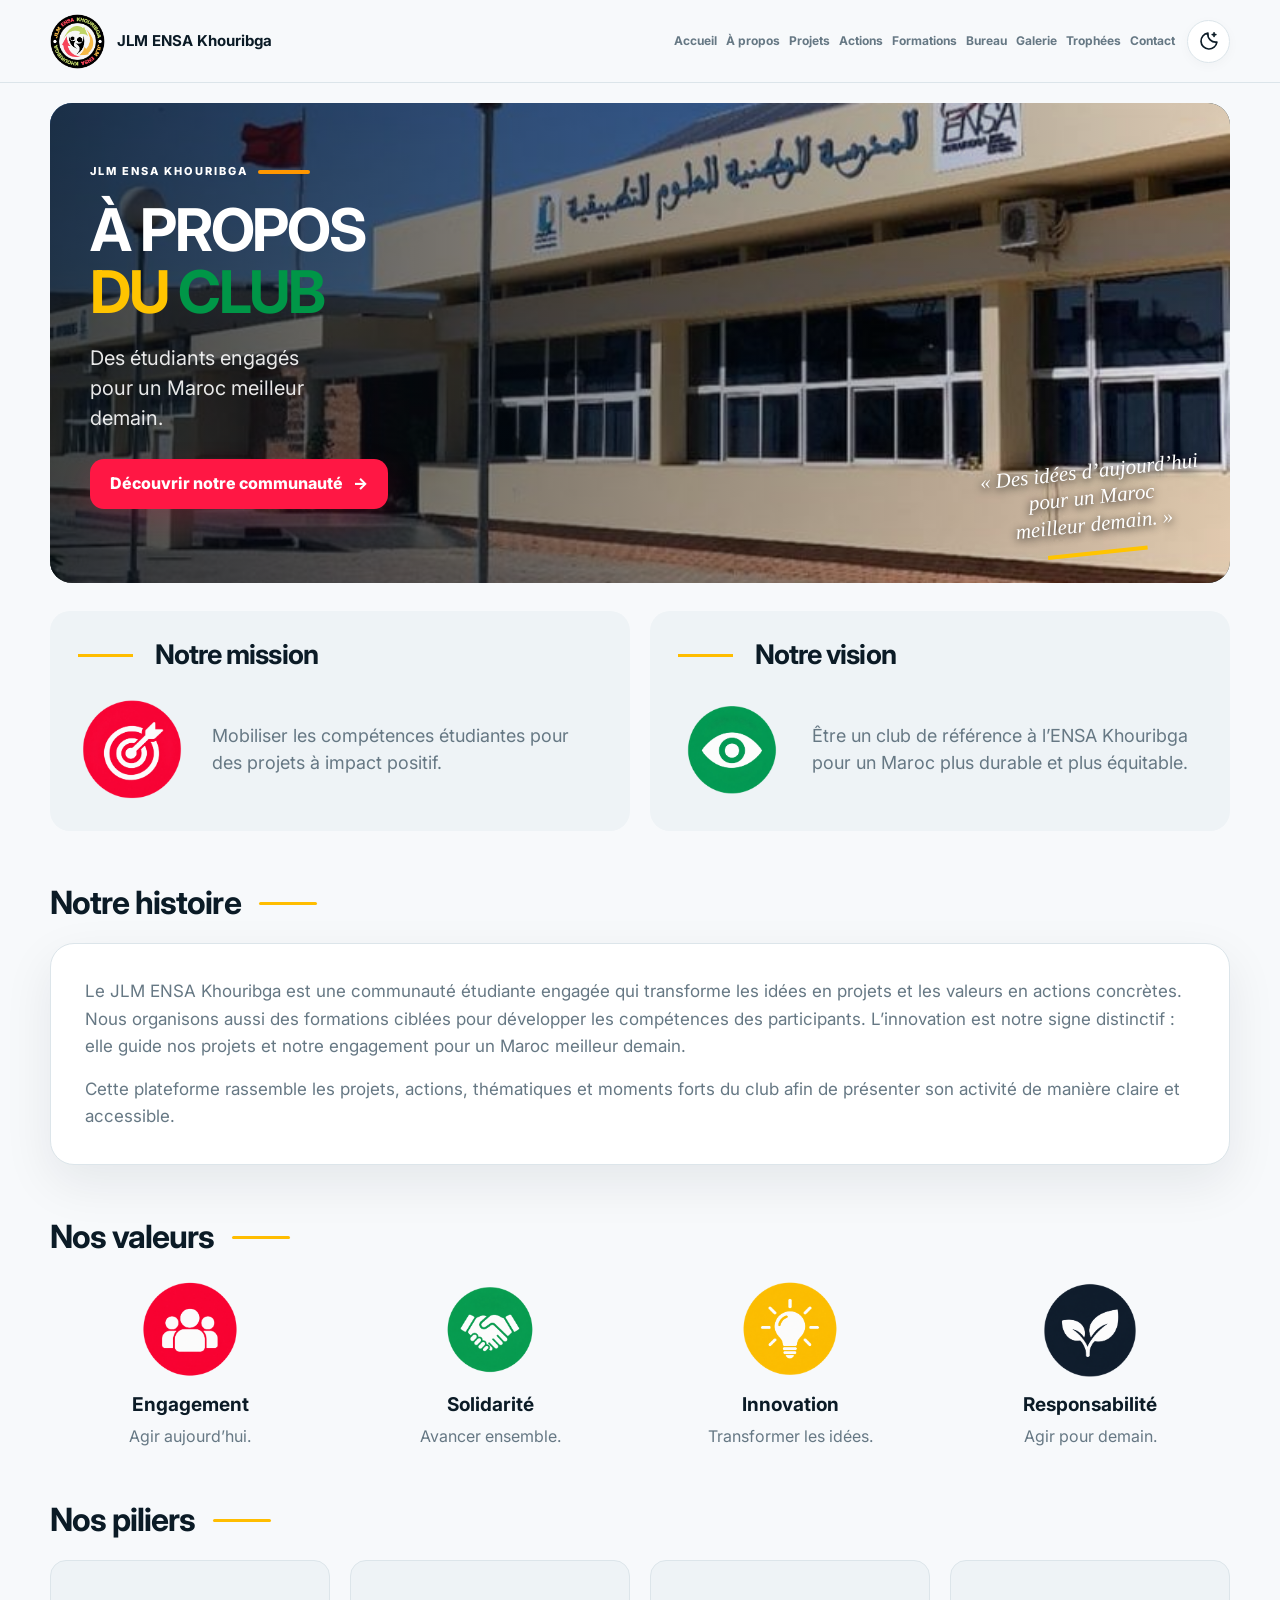
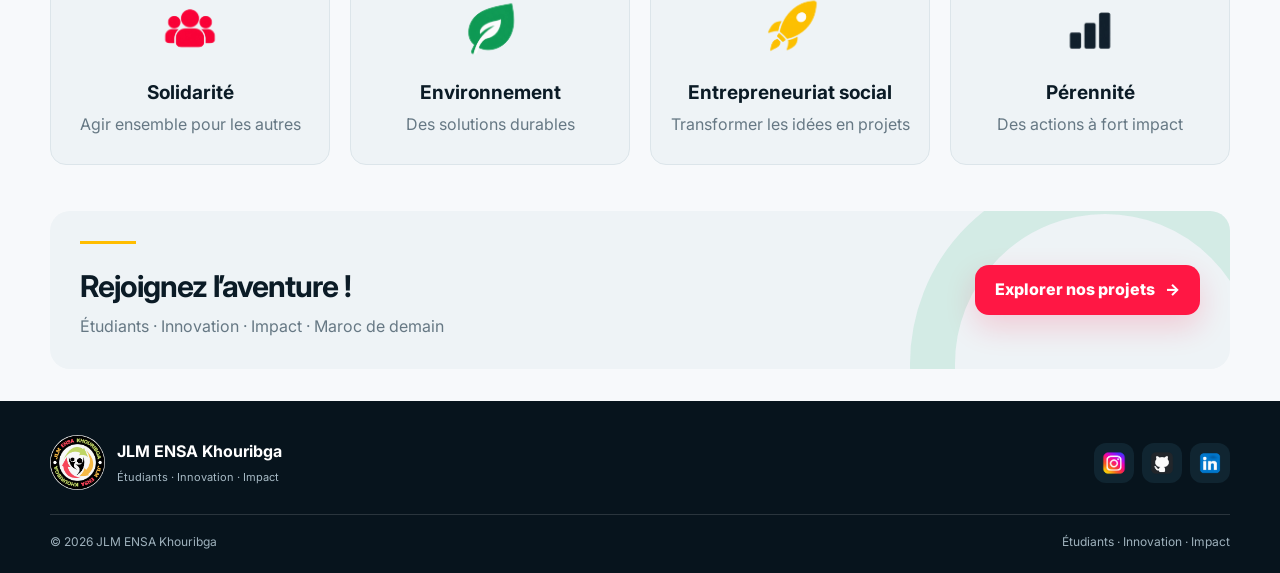
==== commit 759baa01: "Update club pillars and history, simplify contact and fix favicon" ====
--- a/a-propos.html
+++ b/a-propos.html
@@ -1 +1 @@
-<!doctype html><html lang="fr"><head><meta charset="utf-8"><meta name="viewport" content="width=device-width,initial-scale=1"><meta name="theme-color" content="#081722"><meta name="description" content="JLM ENSA Khouribga — Étudiants, Innovation, Impact."><title>JLM ENSA Khouribga</title><link rel="icon" href="assets/icon-pack-archive/ensa/jlm_logo.jpeg"><link rel="stylesheet" href="css/style.css"></head><body data-page="about"><div id="app"></div><script src="js/data.js"></script><script src="js/app.js"></script></body></html>
+<!doctype html><html lang="fr"><head><meta charset="utf-8"><meta name="viewport" content="width=device-width,initial-scale=1"><meta name="theme-color" content="#081722"><meta name="description" content="JLM ENSA Khouribga — Étudiants, Innovation, Impact."><title>JLM ENSA Khouribga</title><link rel="icon" type="image/svg+xml" href="assets/favicon.svg"><link rel="stylesheet" href="css/style.css"></head><body data-page="about"><div id="app"></div><script src="js/data.js"></script><script src="js/app.js"></script></body></html>
